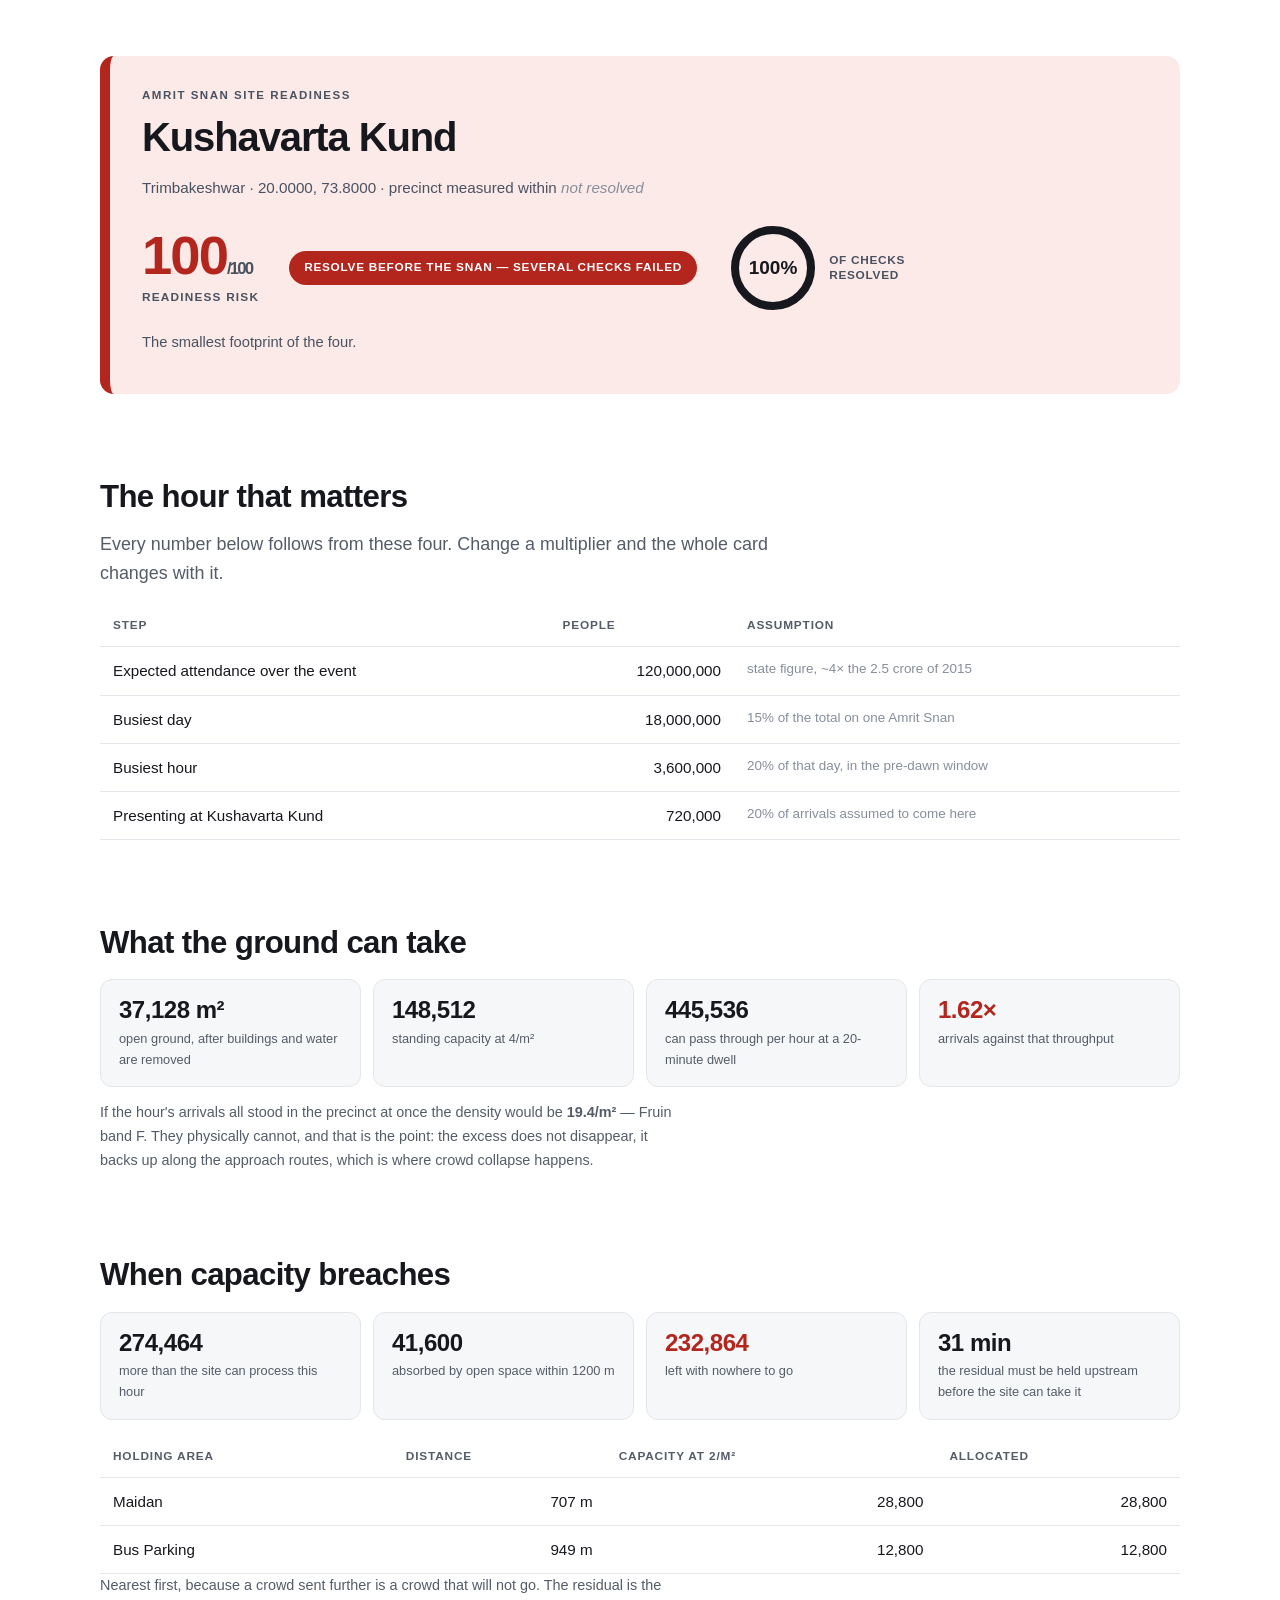
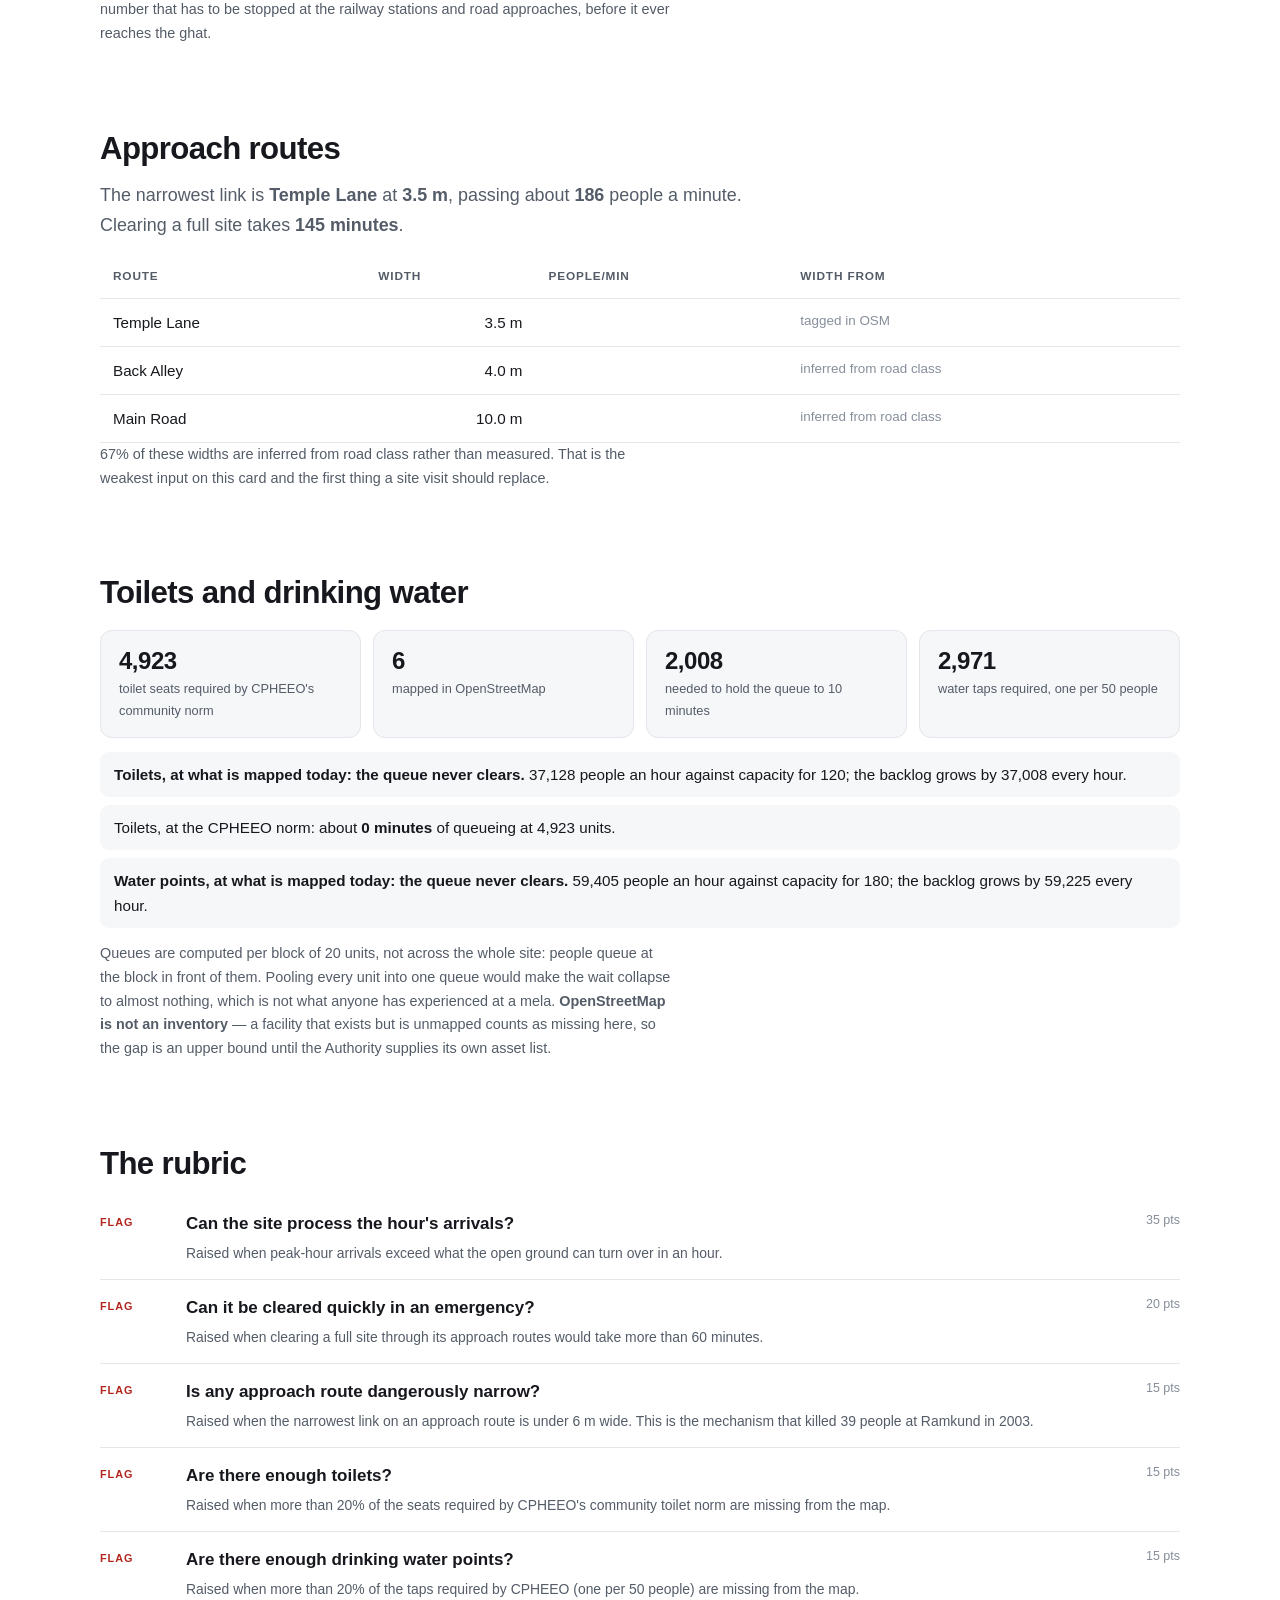
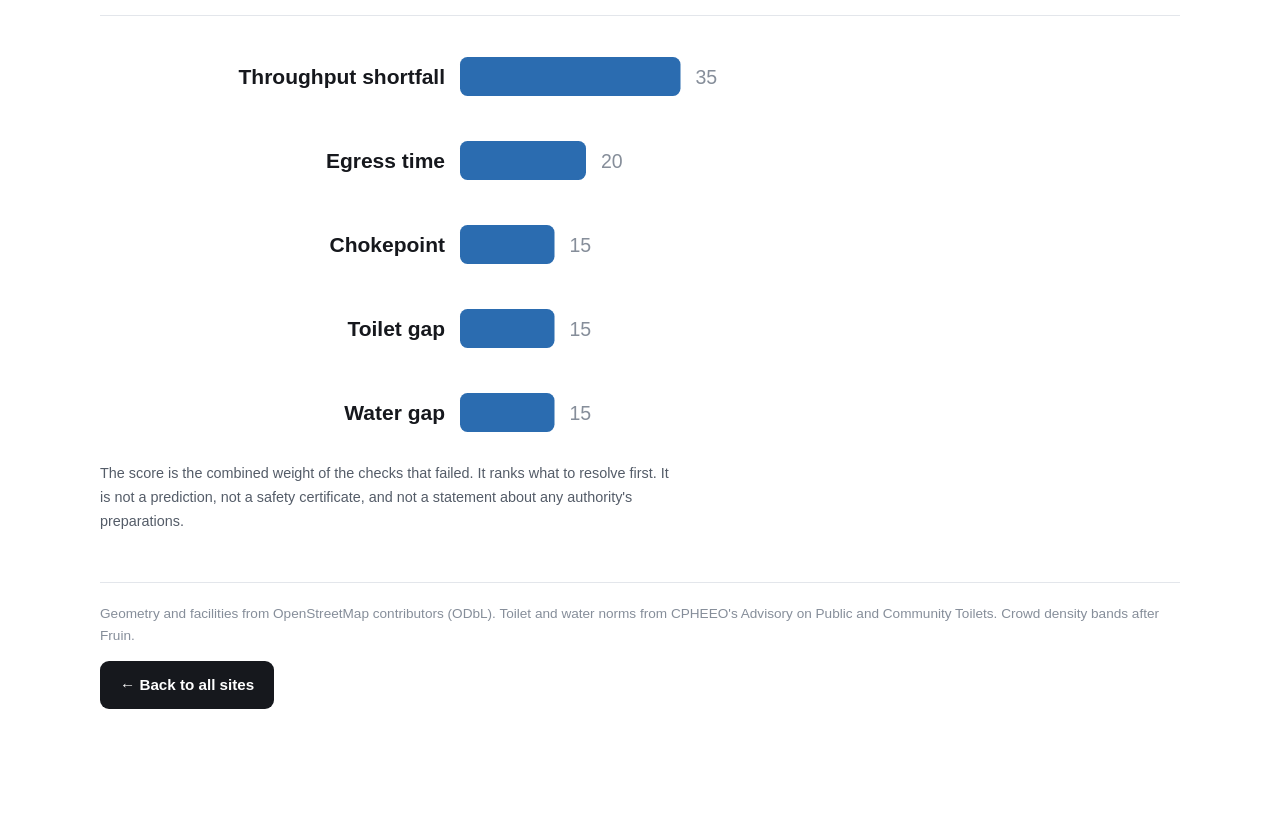
==== docs/cards/kushavarta.html @ 658318ad "Nashik Simhastha Amrit Snan site readiness Crowd capacity, overflow when capacity breaches, and sani" ====
<!doctype html>
<html lang="en"><head><meta charset="utf-8">
<meta name="viewport" content="width=device-width,initial-scale=1">
<title>Kushavarta Kund — Simhastha readiness</title>
<link rel="stylesheet" href="../assets/style.css">
</head><body class="card-page">
<article class="card">
  <header style="border-left:10px solid #b3261e;background:#fbeae8">
    <p class="eyebrow">Amrit Snan site readiness</p>
    <h1>Kushavarta Kund</h1>
    <p class="sub">Trimbakeshwar &middot;
      20.0000, 73.8000 &middot;
      precinct measured within <span class='na'>not resolved</span></p>
    <div class="scorebox">
      <div>
        <div class="score" style="color:#b3261e">100<span>/100</span></div>
        <div class="scorelabel">readiness risk</div>
      </div>
      <div class="light" style="background:#b3261e">resolve before the Snan — several checks failed</div>
      <div class="ringbox"><svg class='ring' viewBox='0 0 92 92' width='92' height='92' role='img' aria-label='100% of checks resolved'><circle cx='46.0' cy='46.0' r='38.0' class='ring-track'/><circle cx='46.0' cy='46.0' r='38.0' class='ring-fill' stroke-dasharray='238.8 0.0' transform='rotate(-90 46.0 46.0)'/><text x='46.0' y='52.0' text-anchor='middle' class='ring-text'>100%</text></svg><span>of checks<br>resolved</span></div>
    </div>
    <p class="sitenote">The smallest footprint of the four.</p>
  </header>

  <section>
    <h2>The hour that matters</h2>
    <p class="lede">Every number below follows from these four. Change a
      multiplier and the whole card changes with it.</p>
    <table class="evidence">
      <thead><tr><th>Step</th><th>People</th><th>Assumption</th></tr></thead>
      <tbody><tr><th scope='row'>Expected attendance over the event</th><td class='num'>120,000,000</td><td class='src'>state figure, ~4&times; the 2.5 crore of 2015</td></tr>
<tr><th scope='row'>Busiest day</th><td class='num'>18,000,000</td><td class='src'>15% of the total on one Amrit Snan</td></tr>
<tr><th scope='row'>Busiest hour</th><td class='num'>3,600,000</td><td class='src'>20% of that day, in the pre-dawn window</td></tr>
<tr><th scope='row'>Presenting at Kushavarta Kund</th><td class='num'>720,000</td><td class='src'>20% of arrivals assumed to come here</td></tr></tbody>
    </table>
  </section>

  <section>
    <h2>What the ground can take</h2>
    <div class="kpis">
      <div class="kpi"><b>37,128 m²</b><span>open ground, after buildings and water are removed</span></div>
      <div class="kpi"><b>148,512</b><span>standing capacity at 4/m²</span></div>
      <div class="kpi"><b>445,536</b><span>can pass through per hour at a 20-minute dwell</span></div>
      <div class="kpi"><b style="color:#b3261e">1.62×</b><span>arrivals against that throughput</span></div>
    </div>
    <p class="note">If the hour's arrivals all stood in the precinct at once the
      density would be <b>19.4/m²</b>
      &mdash; Fruin band F. They physically cannot, and
      that is the point: the excess does not disappear, it backs up along the
      approach routes, which is where crowd collapse happens.</p>
  </section>

  <section>
    <h2>When capacity breaches</h2>
    <div class="kpis">
      <div class="kpi"><b>274,464</b><span>more than the site can process this hour</span></div>
      <div class="kpi"><b>41,600</b><span>absorbed by open space within 1200 m</span></div>
      <div class="kpi"><b style="color:#b3261e">232,864</b><span>left with nowhere to go</span></div>
      <div class="kpi"><b>31 min</b><span>the residual must be held upstream before the site can take it</span></div>
    </div>
    <table class="evidence">
      <thead><tr><th>Holding area</th><th>Distance</th><th>Capacity at 2/m²</th><th>Allocated</th></tr></thead>
      <tbody><tr><td>Maidan</td><td class='num'>707 m</td><td class='num'>28,800</td><td class='num'>28,800</td></tr>
<tr><td>Bus Parking</td><td class='num'>949 m</td><td class='num'>12,800</td><td class='num'>12,800</td></tr></tbody>
    </table>
    <p class="note">Nearest first, because a crowd sent further is a crowd that
      will not go. The residual is the number that has to be stopped at the
      railway stations and road approaches, before it ever reaches the ghat.</p>
  </section>

  <section>
    <h2>Approach routes</h2>
    <p class="lede">The narrowest link is <b>Temple Lane</b>
      at <b>3.5 m</b>, passing about
      <b>186</b> people a minute.
      Clearing a full site takes <b>145 minutes</b>.</p>
    <table class="evidence">
      <thead><tr><th>Route</th><th>Width</th><th>People/min</th><th>Width from</th></tr></thead>
      <tbody><tr><td>Temple Lane</td><td class='num'>3.5 m</td><td class='num'></td><td class='src'>tagged in OSM</td></tr>
<tr><td>Back Alley</td><td class='num'>4.0 m</td><td class='num'></td><td class='src'>inferred from road class</td></tr>
<tr><td>Main Road</td><td class='num'>10.0 m</td><td class='num'></td><td class='src'>inferred from road class</td></tr></tbody>
    </table>
    <p class="note">67% of these
      widths are inferred from road class rather than measured. That is the
      weakest input on this card and the first thing a site visit should replace.</p>
  </section>

  <section>
    <h2>Toilets and drinking water</h2>
    <div class="kpis">
      <div class="kpi"><b>4,923</b><span>toilet seats required by CPHEEO's community norm</span></div>
      <div class="kpi"><b>6</b><span>mapped in OpenStreetMap</span></div>
      <div class="kpi"><b>2,008</b><span>needed to hold the queue to 10 minutes</span></div>
      <div class="kpi"><b>2,971</b><span>water taps required, one per 50 people</span></div>
    </div>
    <ul class="queues">
      <li><b>Toilets, at what is mapped today: the queue never clears.</b> 37,128 people an hour against capacity for 120; the backlog grows by 37,008 every hour.</li>
      <li>Toilets, at the CPHEEO norm: about <b>0 minutes</b> of queueing at 4,923 units.</li>
      <li><b>Water points, at what is mapped today: the queue never clears.</b> 59,405 people an hour against capacity for 180; the backlog grows by 59,225 every hour.</li>
    </ul>
    <p class="note">Queues are computed per block of
      20 units, not across the whole site: people queue at
      the block in front of them. Pooling every unit into one queue would make
      the wait collapse to almost nothing, which is not what anyone has
      experienced at a mela. <b>OpenStreetMap is not an inventory</b> &mdash; a
      facility that exists but is unmapped counts as missing here, so the gap
      is an upper bound until the Authority supplies its own asset list.</p>
  </section>

  <section>
    <h2>The rubric</h2>
    <ul class="flags"><li class='fired'><span class='mark'>FLAG</span><span class='flabel'>Can the site process the hour&#x27;s arrivals?</span><span class='weight'>35 pts</span><span class='rule'>Raised when peak-hour arrivals exceed what the open ground can turn over in an hour.</span></li>
<li class='fired'><span class='mark'>FLAG</span><span class='flabel'>Can it be cleared quickly in an emergency?</span><span class='weight'>20 pts</span><span class='rule'>Raised when clearing a full site through its approach routes would take more than 60 minutes.</span></li>
<li class='fired'><span class='mark'>FLAG</span><span class='flabel'>Is any approach route dangerously narrow?</span><span class='weight'>15 pts</span><span class='rule'>Raised when the narrowest link on an approach route is under 6 m wide. This is the mechanism that killed 39 people at Ramkund in 2003.</span></li>
<li class='fired'><span class='mark'>FLAG</span><span class='flabel'>Are there enough toilets?</span><span class='weight'>15 pts</span><span class='rule'>Raised when more than 20% of the seats required by CPHEEO's community toilet norm are missing from the map.</span></li>
<li class='fired'><span class='mark'>FLAG</span><span class='flabel'>Are there enough drinking water points?</span><span class='weight'>15 pts</span><span class='rule'>Raised when more than 20% of the taps required by CPHEEO (one per 50 people) are missing from the map.</span></li></ul>
    <svg class='chart' viewBox='0 0 720 280' preserveAspectRatio='xMidYMid meet' role='img' aria-label='weights making up the risk score'><rect class='wbar on' x='240' y='10' width='147.0' height='26' rx='5'/><text class='wlabel' x='230' y='28.0' text-anchor='end'>Throughput shortfall</text><text class='wval' x='397.0' y='28.0'>35</text><rect class='wbar on' x='240' y='66' width='84.0' height='26' rx='5'/><text class='wlabel' x='230' y='84.0' text-anchor='end'>Egress time</text><text class='wval' x='334.0' y='84.0'>20</text><rect class='wbar on' x='240' y='122' width='63.0' height='26' rx='5'/><text class='wlabel' x='230' y='140.0' text-anchor='end'>Chokepoint</text><text class='wval' x='313.0' y='140.0'>15</text><rect class='wbar on' x='240' y='178' width='63.0' height='26' rx='5'/><text class='wlabel' x='230' y='196.0' text-anchor='end'>Toilet gap</text><text class='wval' x='313.0' y='196.0'>15</text><rect class='wbar on' x='240' y='234' width='63.0' height='26' rx='5'/><text class='wlabel' x='230' y='252.0' text-anchor='end'>Water gap</text><text class='wval' x='313.0' y='252.0'>15</text></svg>
    <p class="note">The score is the combined weight of the checks that failed.
      It ranks what to resolve first. It is not a prediction, not a safety
      certificate, and not a statement about any authority's preparations.</p>
    
  </section>

  <footer>
    <p>Geometry and facilities from OpenStreetMap contributors (ODbL).
      Toilet and water norms from CPHEEO's Advisory on Public and Community
      Toilets. Crowd density bands after Fruin.</p>
    <p><a class="btn" href="../index.html">&larr; Back to all sites</a></p>
  </footer>
</article>
</body></html>
---- docs/assets/style.css ----
:root {
  --ink: #16181d;
  --muted: #545c68;
  --faint: #868e9a;
  --line: #e3e6eb;
  --bg: #ffffff;
  --panel: #f6f7f9;
  --panel2: #eef1f5;
  --accent: #1f5fa8;
  --series-1: #2b6cb0;
  --series-2: #1a7f44;
  --shadow: 0 1px 2px rgba(16,24,40,.06), 0 8px 24px rgba(16,24,40,.06);
}

@media (prefers-color-scheme: dark) {
  :root:not([data-theme="light"]) {
    --ink: #e9ecf1; --muted: #a7afba; --faint: #79818d;
    --line: #2a2f38; --bg: #0f1115; --panel: #181b21; --panel2: #1f242c;
    --accent: #7eb0e8; --series-1: #6ba7e0; --series-2: #58b97f;
    --shadow: 0 1px 2px rgba(0,0,0,.4), 0 8px 24px rgba(0,0,0,.35);
  }
}
:root[data-theme="dark"] {
  --ink: #e9ecf1; --muted: #a7afba; --faint: #79818d;
  --line: #2a2f38; --bg: #0f1115; --panel: #181b21; --panel2: #1f242c;
  --accent: #7eb0e8; --series-1: #6ba7e0; --series-2: #58b97f;
}

* { box-sizing: border-box; }

body {
  margin: 0;
  overflow-x: hidden;
  background: var(--bg);
  color: var(--ink);
  font: 17px/1.65 -apple-system, BlinkMacSystemFont, "Segoe UI", Roboto, Helvetica, Arial, sans-serif;
  -webkit-font-smoothing: antialiased;
  text-rendering: optimizeLegibility;
}

main.site, .card { max-width: 1120px; margin: 0 auto; padding: 56px 20px 110px; }
img, svg, table { max-width: 100%; }

h1 { font-size: clamp(2rem, 4.4vw, 3.1rem); line-height: 1.1; margin: 0 0 16px; letter-spacing: -0.028em; font-weight: 700; }
h2 { font-size: clamp(1.4rem, 2.6vw, 1.95rem); line-height: 1.2; margin: 0 0 14px; letter-spacing: -0.02em; font-weight: 650; }
h3 { font-size: 1.1rem; margin: 0 0 10px; font-weight: 650; }
p { margin: 0 0 14px; }
a { color: var(--accent); text-underline-offset: 2px; }

section { margin-top: 84px; }

.eyebrow {
  text-transform: uppercase; letter-spacing: 0.13em;
  font-size: 0.72rem; font-weight: 750; color: var(--accent); margin: 0 0 10px;
}
.lede { font-size: 1.12rem; color: var(--muted); max-width: 70ch; }
.note { font-size: 0.9rem; color: var(--muted); max-width: 72ch; }
.na { color: var(--faint); font-style: italic; }

.btn {
  display: inline-block; background: var(--ink); color: var(--bg);
  padding: 11px 20px; border-radius: 9px; text-decoration: none;
  font-weight: 600; font-size: 0.95rem;
}
.btn:hover { opacity: .88; }

/* reveal on scroll */
.reveal { opacity: 0; transform: translateY(14px); transition: opacity .6s ease, transform .6s ease; }
.reveal.in { opacity: 1; transform: none; }
@media (prefers-reduced-motion: reduce) { .reveal { opacity: 1; transform: none; transition: none; } }

/* --- hero + stats --- */

.hero { border-bottom: 1px solid var(--line); padding-bottom: 36px; }
.hero h1 { max-width: 20ch; }

.stats {
  display: grid; grid-template-columns: repeat(auto-fit, minmax(128px, 1fr));
  gap: 12px; margin-top: 34px;
}
.stat { background: var(--panel); border: 1px solid var(--line); border-radius: 12px; padding: 16px 18px; }
.stat b { display: block; font-size: 1.65rem; line-height: 1.15; font-variant-numeric: tabular-nums; letter-spacing: -0.02em; }
.stat span { font-size: 0.78rem; color: var(--muted); }

/* --- flowchart --- */

.flowwrap {
  max-width: 100%;
  background: var(--panel); border: 1px solid var(--line); border-radius: 16px;
  padding: 20px; margin: 26px 0 30px; overflow-x: auto;
}
svg.flow { width: 100%; min-width: 900px; height: auto; display: block; }

.fnode rect { fill: var(--bg); stroke: var(--line); stroke-width: 1.5; filter: drop-shadow(0 2px 6px rgba(16,24,40,.07)); }
.fnum { font: 750 13px/1 inherit; fill: var(--accent); letter-spacing: .1em; }
.ftitle { font: 650 17px/1 inherit; fill: var(--ink); }
.fbody { font: 400 12.5px/1.35 -apple-system, BlinkMacSystemFont, "Segoe UI", Roboto, sans-serif; color: var(--muted); }

.fpill rect { fill: var(--bg); stroke: var(--line); stroke-width: 1.5; }
.fpill-name { font: 650 13.5px/1 inherit; fill: var(--ink); }
.fpill-what { font: 400 12px/1 inherit; fill: var(--muted); }

.fedge { fill: none; stroke: var(--line); stroke-width: 2; }
.fedge.strong { stroke: var(--accent); stroke-width: 2.5; }

.fstage { font: 650 13px/1 inherit; fill: var(--muted); }
.ftag rect { fill: var(--series-2); }
.ftag text { font: 700 14px/1 inherit; fill: #fff; }

table.feeds td.src { color: var(--faint); font-size: 0.85rem; white-space: nowrap; }

/* --- versus --- */

.vgrid { display: grid; grid-template-columns: 1fr 1fr; gap: 18px; margin-top: 22px; }
.vcol { border: 1px solid var(--line); border-radius: 14px; padding: 24px; }
.vcol.old { background: var(--panel); }
.vcol.new { background: var(--panel2); border-color: var(--accent); }
.vbig { font-size: 2.3rem; font-weight: 750; letter-spacing: -0.03em; margin: 2px 0 12px; }
.vcol.new .vbig { color: var(--series-2); }
.vcol ul { margin: 0; padding-left: 20px; color: var(--muted); font-size: 0.95rem; }
.vcol li { margin-bottom: 7px; }

/* --- worked example --- */

.worked-grid { display: grid; grid-template-columns: 1.05fr 1fr; gap: 34px; align-items: start; margin-top: 24px; }
.worked-text p { max-width: 58ch; }

.verdict {
  display: flex; align-items: baseline; gap: 10px; flex-wrap: wrap;
  border-left: 6px solid; padding: 12px 18px; background: var(--panel);
  border-radius: 0 12px 12px 0; margin-bottom: 20px;
}
.vscore { font-size: 2.6rem; font-weight: 780; letter-spacing: -0.03em; line-height: 1; }
.vof { font-size: .95rem; color: var(--muted); }
.vband { font-size: .85rem; font-weight: 650; text-transform: uppercase; letter-spacing: .07em; color: var(--muted); width: 100%; }

.chartbox { margin-top: 22px; }
svg.chart { width: 100%; height: auto; display: block; }
.chart .grid { stroke: var(--line); stroke-width: 1; }
.chart .tick { font: 400 12px/1 -apple-system, BlinkMacSystemFont, "Segoe UI", Roboto, sans-serif; fill: var(--faint); }
.chart .callout { stroke: var(--faint); stroke-width: 1; stroke-dasharray: 3 3; }
.chart .callout-text { font: 600 12.5px/1 -apple-system, BlinkMacSystemFont, "Segoe UI", Roboto, sans-serif; fill: var(--ink); }
.chart .wbar { fill: var(--line); }
.chart .wbar.on { fill: var(--series-1); }
.chart .wlabel { font: 600 14px/1 -apple-system, BlinkMacSystemFont, "Segoe UI", Roboto, sans-serif; fill: var(--ink); }
.chart .wval { font: 400 13px/1 -apple-system, BlinkMacSystemFont, "Segoe UI", Roboto, sans-serif; fill: var(--faint); }

.slabel { font-size: 0.86rem; font-weight: 600; color: var(--muted); margin: 14px 0 4px; }

/* compare slider */
.compare { margin: 0; }
.cmp-wrap { position: relative; border-radius: 12px; overflow: hidden; border: 1px solid var(--line); line-height: 0; }
.cmp-base { width: 100%; display: block; }
.cmp-over {
  position: absolute; top: 0; left: 0; width: 100%; height: 100%;
  object-fit: cover; clip-path: inset(0 50% 0 0);
}
.cmp-line {
  position: absolute; top: 0; bottom: 0; left: 50%; width: 2px;
  background: #fff; box-shadow: 0 0 0 1px rgba(0,0,0,.25); pointer-events: none;
}
.cmp-wrap input[type=range] {
  position: absolute; bottom: 14px; left: 8%; width: 84%; margin: 0; cursor: ew-resize;
}
.cmp-tag {
  position: absolute; top: 10px; font-size: .72rem; font-weight: 700; letter-spacing: .08em;
  text-transform: uppercase; background: rgba(0,0,0,.6); color: #fff; padding: 4px 9px; border-radius: 999px;
}
.cmp-tag.left { left: 10px; } .cmp-tag.right { right: 10px; }
.compare img.single { width: 100%; border-radius: 12px; border: 1px solid var(--line); display: block; }
.compare figcaption { font-size: .85rem; color: var(--faint); margin-top: 8px; }
.nothumb {
  background: var(--panel); border: 1px dashed var(--line); border-radius: 12px;
  padding: 60px 16px; text-align: center; color: var(--faint); font-size: .9rem;
}

/* --- tables --- */

table { border-collapse: collapse; width: 100%; font-size: 0.95rem; margin-top: 16px; }
th, td { text-align: left; padding: 11px 13px; border-bottom: 1px solid var(--line); vertical-align: top; }
thead th { font-size: 0.74rem; text-transform: uppercase; letter-spacing: 0.07em; color: var(--muted); font-weight: 700; }
tbody tr:hover { background: var(--panel); }

.pill {
  display: inline-block; min-width: 40px; text-align: center; color: #fff;
  font-weight: 700; border-radius: 999px; padding: 3px 11px; font-size: .88rem;
}
.bands { margin: 18px 0 10px; font-size: .92rem; color: var(--muted); display: flex; gap: 8px; align-items: center; flex-wrap: wrap; }
.bands .pill { margin-left: 10px; }
.bands .pill:first-child { margin-left: 0; }

.gapnote {
  margin-top: 26px; background: var(--panel); border: 1px solid var(--line);
  border-left: 5px solid var(--accent); border-radius: 0 12px 12px 0; padding: 20px 24px;
}
.gapnote h3 { margin-top: 0; }

/* --- limitations --- */

.limits { background: var(--panel); border-radius: 18px; padding: 44px 40px; }
ol.limitlist { counter-reset: lim; list-style: none; padding: 0; margin: 24px 0 18px; max-width: 78ch; }
ol.limitlist li {
  counter-increment: lim; position: relative; padding-left: 52px; margin-bottom: 18px; color: var(--muted);
}
ol.limitlist li::before {
  content: counter(lim); position: absolute; left: 0; top: 0;
  width: 34px; height: 34px; border-radius: 50%; background: var(--bg);
  border: 1px solid var(--line); color: var(--ink);
  display: flex; align-items: center; justify-content: center; font-weight: 700; font-size: .92rem;
}
ol.limitlist b { color: var(--ink); }

.sitefoot { margin-top: 72px; padding-top: 22px; border-top: 1px solid var(--line); font-size: 0.84rem; color: var(--faint); }

/* --- card --- */

.card header { border-radius: 14px; padding: 30px 32px 26px; margin-bottom: 10px; color: #16181d; }
.card header .eyebrow { color: #4a5160; }
.card header h1 { color: #16181d; font-size: clamp(1.7rem, 3.4vw, 2.5rem); }
.card header .sub { font-size: 0.95rem; color: #4a5160; }

.scorebox { display: flex; align-items: center; gap: 30px; margin-top: 22px; flex-wrap: wrap; }
.score { font-size: 3.4rem; font-weight: 780; line-height: 1; letter-spacing: -0.035em; }
.score span { font-size: 1.05rem; font-weight: 600; color: #4a5160; }
.scorelabel { font-size: .74rem; text-transform: uppercase; letter-spacing: .1em; color: #4a5160; font-weight: 700; margin-top: 4px; }
.light { color: #fff; font-weight: 700; letter-spacing: 0.06em; font-size: 0.74rem; text-transform: uppercase; padding: 7px 15px; border-radius: 999px; }
.scorebox .meta { font-size: 0.85rem; color: #4a5160; }

.ringbox { display: flex; align-items: center; gap: 10px; }
.ringbox span { font-size: .74rem; color: #4a5160; line-height: 1.25; text-transform: uppercase; letter-spacing: .06em; font-weight: 650; }
svg.ring .ring-track { fill: none; stroke: rgba(0,0,0,.12); stroke-width: 8; }
svg.ring .ring-fill { fill: none; stroke: #16181d; stroke-width: 8; stroke-linecap: round; }
svg.ring .ring-text { font: 700 19px/1 -apple-system, BlinkMacSystemFont, "Segoe UI", Roboto, sans-serif; fill: #16181d; }

.imagery { display: grid; grid-template-columns: minmax(230px, .8fr) minmax(300px, 1.2fr); gap: 30px; align-items: start; }
.imagery h2 { grid-column: 1 / -1; }
.thumb img { width: 100%; border-radius: 12px; border: 1px solid var(--line); display: block; }

.evidence td.src { color: var(--faint); font-size: 0.84rem; }
.evidence th[scope="row"] { font-weight: 500; }

.caveat {
  background: var(--panel); border-left: 4px solid var(--accent);
  padding: 14px 18px; border-radius: 0 10px 10px 0; font-size: 0.93rem; color: var(--muted); margin-top: 18px;
}

ul.flags { list-style: none; padding: 0; margin: 0 0 26px; }
ul.flags li { display: grid; grid-template-columns: 70px 1fr auto; gap: 4px 16px; padding: 14px 0; border-bottom: 1px solid var(--line); }
ul.flags .mark { font-size: 0.68rem; font-weight: 800; letter-spacing: 0.09em; padding-top: 4px; }
ul.flags li.fired .mark { color: #b3261e; }
ul.flags li.clear .mark { color: var(--faint); }
ul.flags .flabel { font-weight: 650; }
ul.flags .weight { font-size: 0.78rem; color: var(--faint); white-space: nowrap; }
ul.flags .rule { grid-column: 2 / -1; font-size: 0.87rem; color: var(--muted); }

.errors { margin-top: 18px; font-size: 0.86rem; color: var(--muted); }
.card footer { margin-top: 48px; padding-top: 20px; border-top: 1px solid var(--line); font-size: 0.85rem; color: var(--faint); }

/* --- responsive --- */

@media (max-width: 860px) {
  .worked-grid, .imagery, .vgrid { grid-template-columns: 1fr; }
  .limits { padding: 30px 22px; }
}
@media (max-width: 620px) {
  body { font-size: 16px; }
  main.site, .card { padding: 36px 16px 80px; }
  section { margin-top: 60px; }
  ul.flags li { grid-template-columns: 62px 1fr; }
  ul.flags .weight { grid-column: 2; }
  table { font-size: 0.88rem; }
  th, td { padding: 9px 8px; }
  .evidence td.src, table.feeds td.src { display: none; }
  .scorebox { gap: 18px; }
}

/* --- Simhastha additions --- */
.kpis { display: grid; grid-template-columns: repeat(auto-fit, minmax(190px, 1fr)); gap: 12px; margin: 18px 0 14px; }
.kpi { background: var(--panel); border: 1px solid var(--line); border-radius: 12px; padding: 16px 18px; }
.kpi b { display: block; font-size: 1.5rem; line-height: 1.15; letter-spacing: -0.02em; font-variant-numeric: tabular-nums; }
.kpi span { font-size: 0.8rem; color: var(--muted); display: block; margin-top: 4px; }
td.num, th.num { text-align: right; font-variant-numeric: tabular-nums; white-space: nowrap; }
.sub2 { font-size: 0.78rem; color: var(--faint); }
.sitenote { font-size: 0.92rem; color: #4a5160; margin-top: 16px; max-width: 70ch; }
ul.queues { list-style: none; padding: 0; margin: 6px 0 14px; }
ul.queues li { padding: 10px 14px; background: var(--panel); border-radius: 9px; margin-bottom: 8px; font-size: 0.95rem; }
.casc-big { font: 700 26px/1 -apple-system, BlinkMacSystemFont, "Segoe UI", Roboto, sans-serif; }
.casc-small { font: 400 12.5px/1.3 -apple-system, BlinkMacSystemFont, "Segoe UI", Roboto, sans-serif; color: var(--muted); }
.casc-arrow { stroke: var(--line); stroke-width: 2; fill: none; }
.casc-head { stroke: var(--faint); stroke-width: 2; fill: none; }

@media (max-width: 760px) {
  /* wide tables scroll inside themselves rather than widening the page */
  table.portfolio, table.evidence {
    display: block; overflow-x: auto; -webkit-overflow-scrolling: touch;
    max-width: 100%;
  }
  .kpis { grid-template-columns: repeat(auto-fit, minmax(150px, 1fr)); }
}
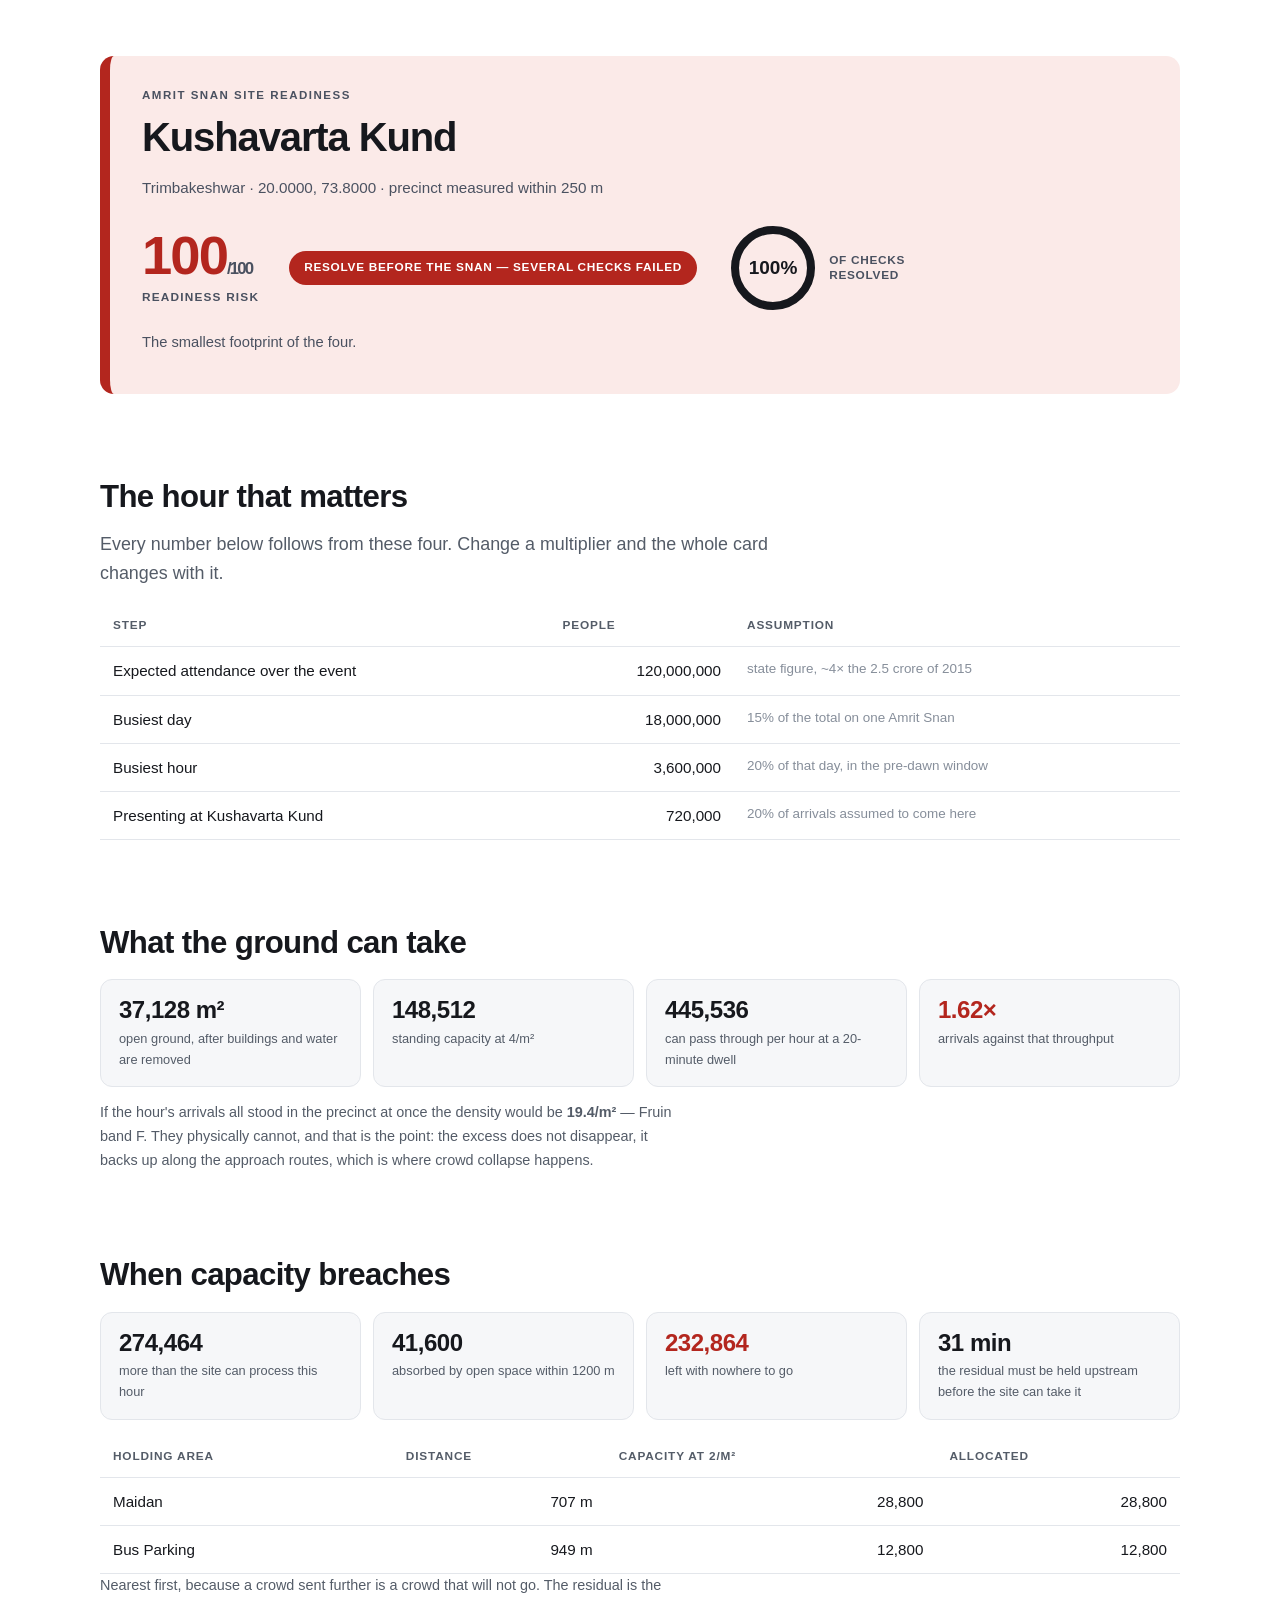
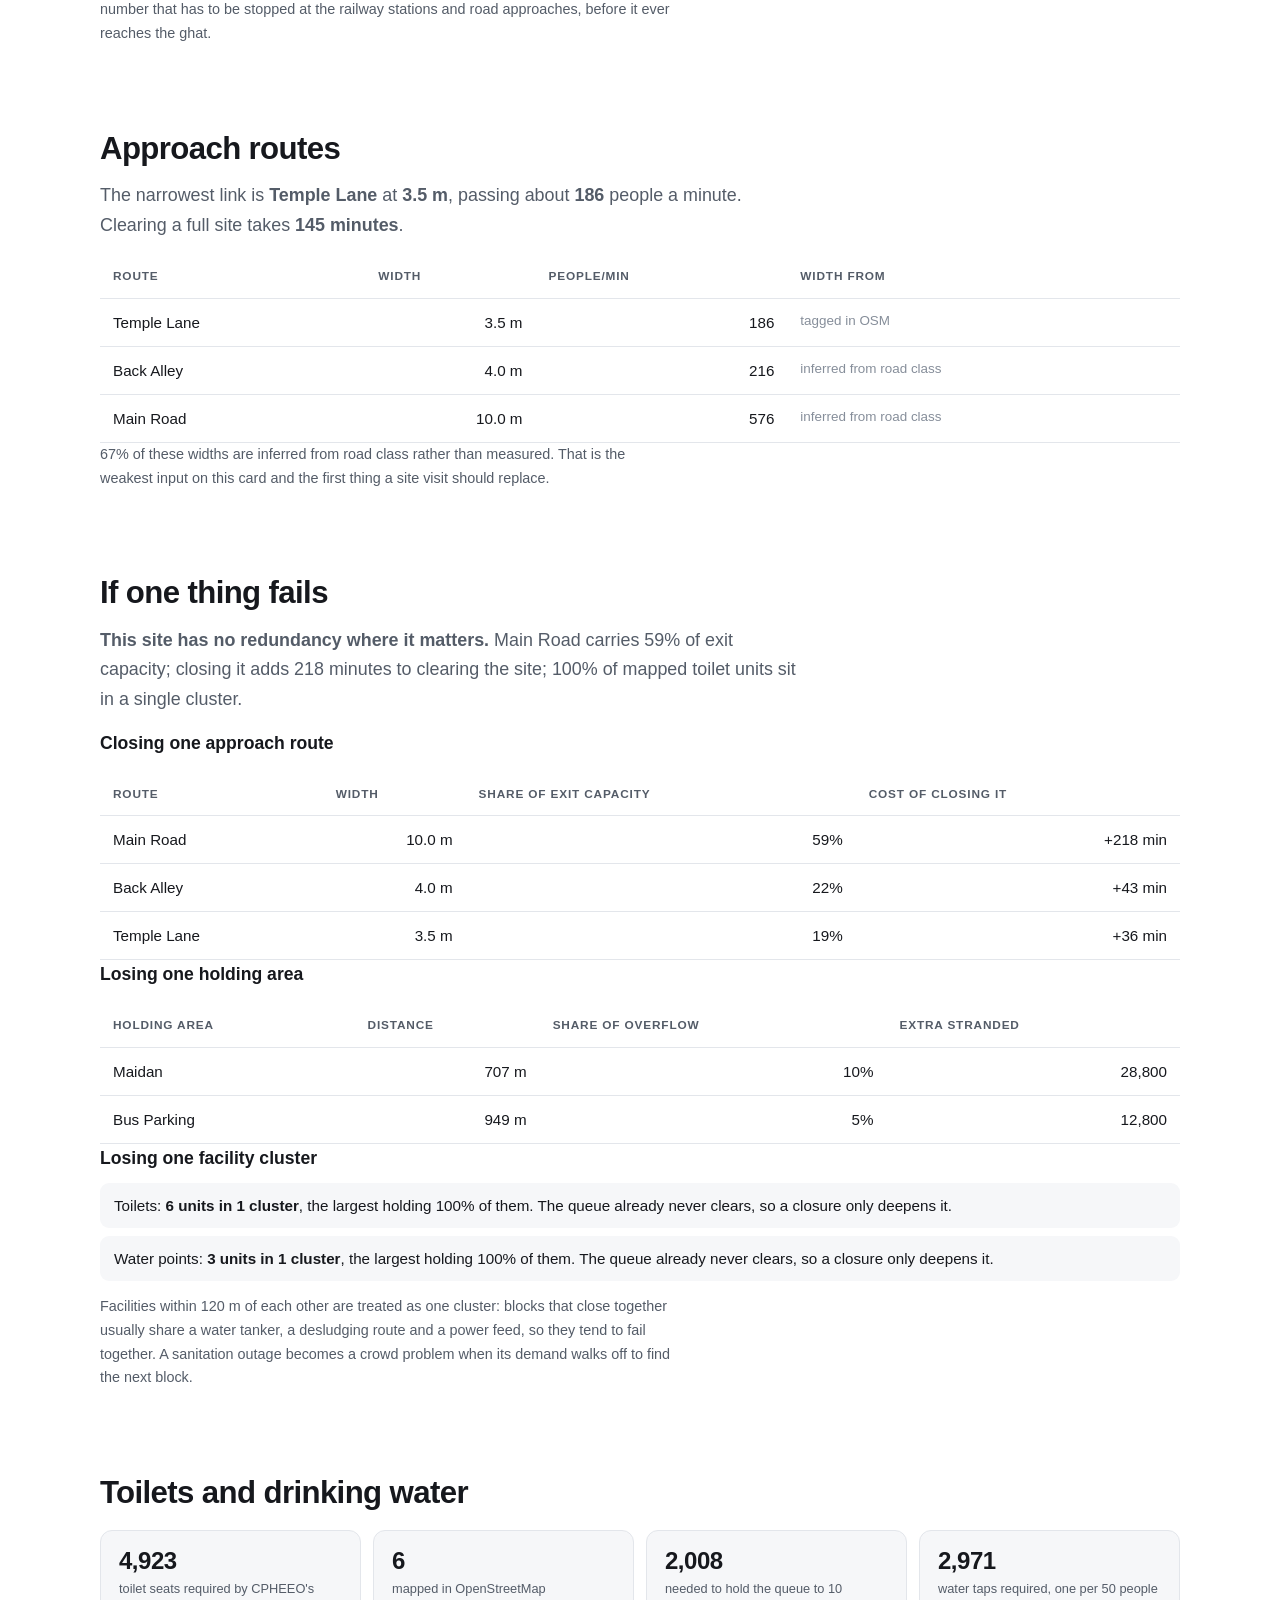
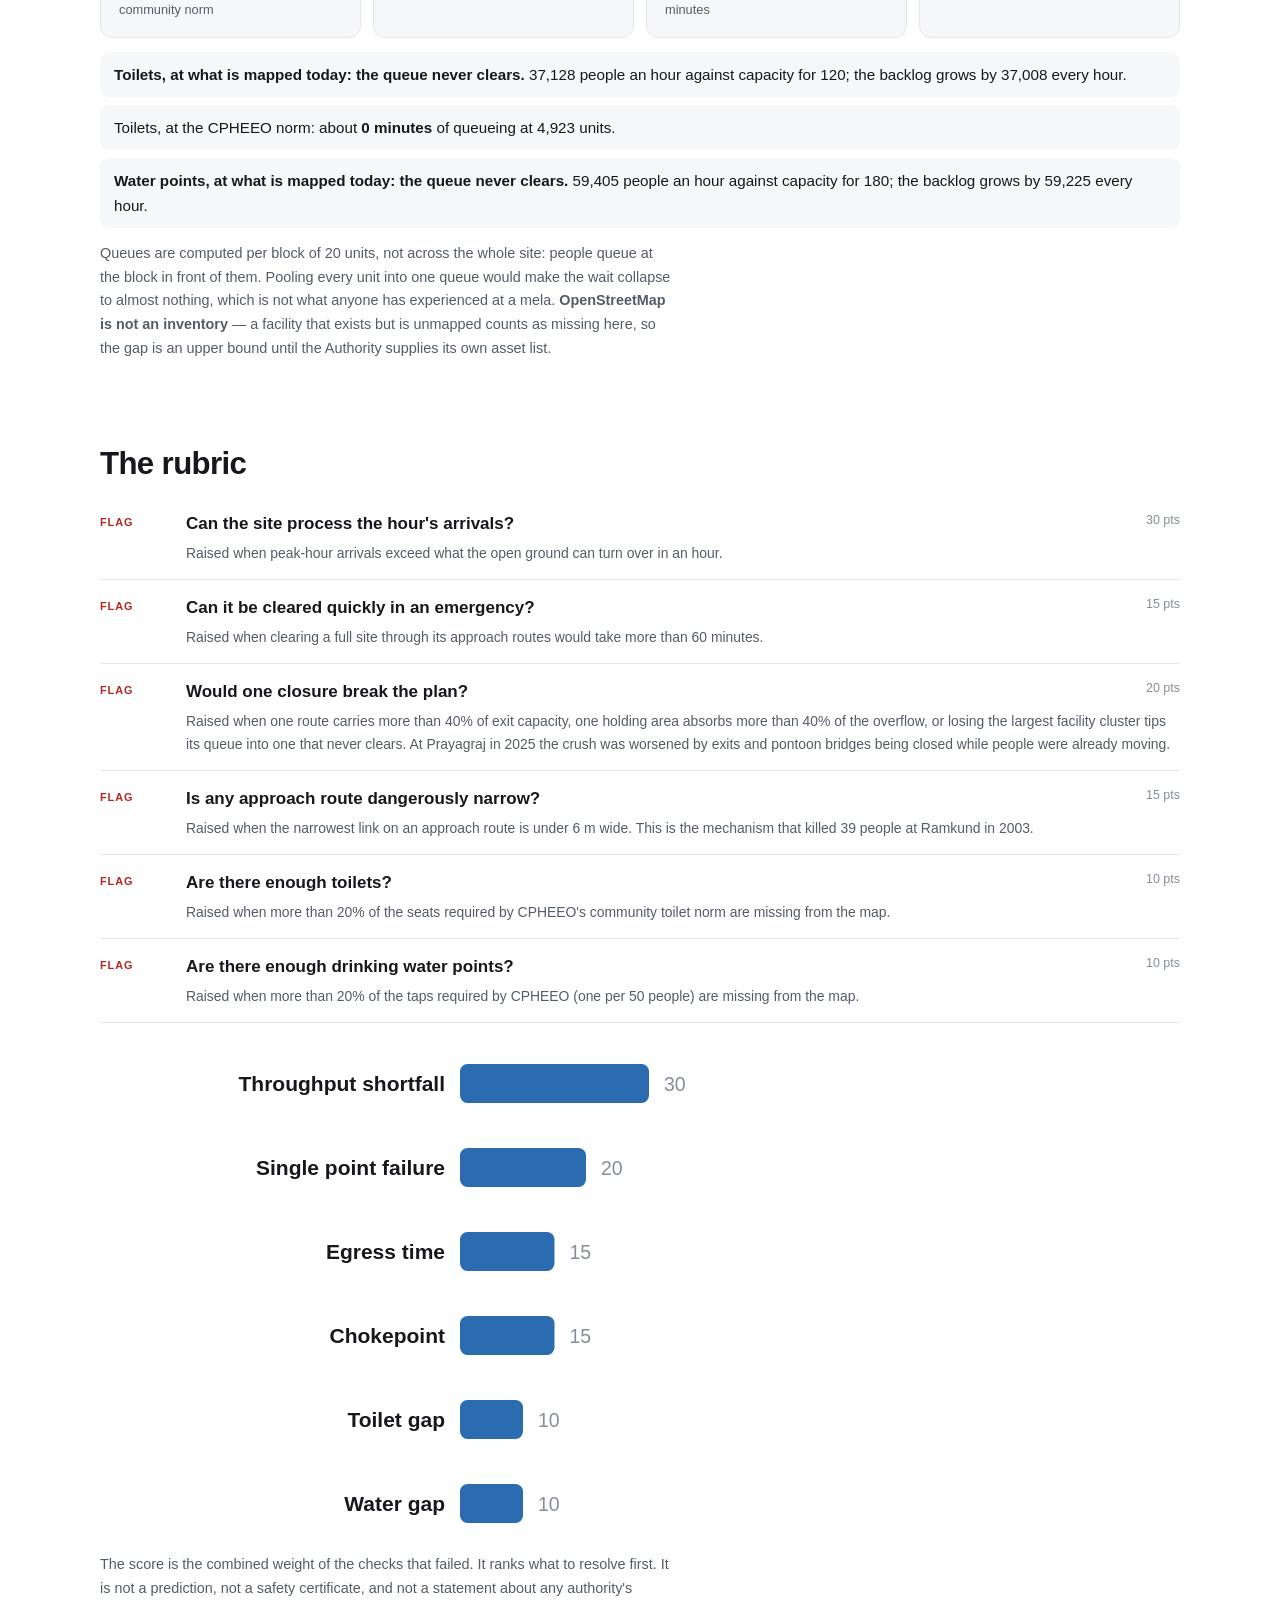
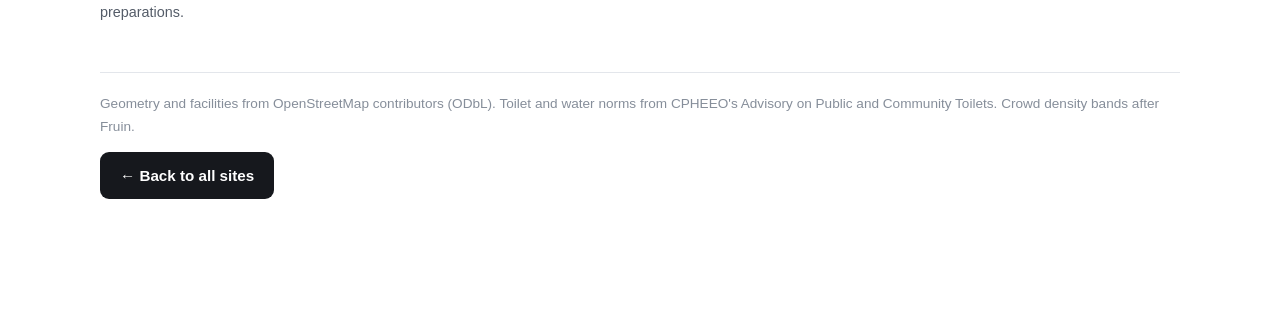
==== commit 77277ee7: "Flag facilities whose failure would break crowd management A site can pass every capacity check and " ====
--- a/docs/cards/kushavarta.html
+++ b/docs/cards/kushavarta.html
@@ -10,7 +10,7 @@
     <h1>Kushavarta Kund</h1>
     <p class="sub">Trimbakeshwar &middot;
       20.0000, 73.8000 &middot;
-      precinct measured within <span class='na'>not resolved</span></p>
+      precinct measured within 250 m</p>
     <div class="scorebox">
       <div>
         <div class="score" style="color:#b3261e">100<span>/100</span></div>
@@ -76,13 +76,41 @@
       Clearing a full site takes <b>145 minutes</b>.</p>
     <table class="evidence">
       <thead><tr><th>Route</th><th>Width</th><th>People/min</th><th>Width from</th></tr></thead>
-      <tbody><tr><td>Temple Lane</td><td class='num'>3.5 m</td><td class='num'></td><td class='src'>tagged in OSM</td></tr>
-<tr><td>Back Alley</td><td class='num'>4.0 m</td><td class='num'></td><td class='src'>inferred from road class</td></tr>
-<tr><td>Main Road</td><td class='num'>10.0 m</td><td class='num'></td><td class='src'>inferred from road class</td></tr></tbody>
+      <tbody><tr><td>Temple Lane</td><td class='num'>3.5 m</td><td class='num'>186</td><td class='src'>tagged in OSM</td></tr>
+<tr><td>Back Alley</td><td class='num'>4.0 m</td><td class='num'>216</td><td class='src'>inferred from road class</td></tr>
+<tr><td>Main Road</td><td class='num'>10.0 m</td><td class='num'>576</td><td class='src'>inferred from road class</td></tr></tbody>
     </table>
     <p class="note">67% of these
       widths are inferred from road class rather than measured. That is the
       weakest input on this card and the first thing a site visit should replace.</p>
+  </section>
+
+  <section>
+    <h2>If one thing fails</h2>
+    <p class="lede"><b>This site has no redundancy where it matters.</b> Main Road carries 59% of exit capacity; closing it adds 218 minutes to clearing the site; 100% of mapped toilet units sit in a single cluster.</p>
+    <h3>Closing one approach route</h3>
+    <table class="evidence">
+      <thead><tr><th>Route</th><th>Width</th><th>Share of exit capacity</th><th>Cost of closing it</th></tr></thead>
+      <tbody><tr><td>Main Road</td><td class='num'>10.0 m</td><td class='num'>59%</td><td class='num'>+218 min</td></tr>
+<tr><td>Back Alley</td><td class='num'>4.0 m</td><td class='num'>22%</td><td class='num'>+43 min</td></tr>
+<tr><td>Temple Lane</td><td class='num'>3.5 m</td><td class='num'>19%</td><td class='num'>+36 min</td></tr></tbody>
+    </table>
+    <h3>Losing one holding area</h3>
+    <table class="evidence">
+      <thead><tr><th>Holding area</th><th>Distance</th><th>Share of overflow</th><th>Extra stranded</th></tr></thead>
+      <tbody><tr><td>Maidan</td><td class='num'>707 m</td><td class='num'>10%</td><td class='num'>28,800</td></tr>
+<tr><td>Bus Parking</td><td class='num'>949 m</td><td class='num'>5%</td><td class='num'>12,800</td></tr></tbody>
+    </table>
+    <h3>Losing one facility cluster</h3>
+    <ul class="queues">
+      <li>Toilets: <b>6 units in 1 cluster</b>, the largest holding 100% of them. The queue already never clears, so a closure only deepens it.</li>
+      <li>Water points: <b>3 units in 1 cluster</b>, the largest holding 100% of them. The queue already never clears, so a closure only deepens it.</li>
+    </ul>
+    <p class="note">Facilities within 120 m of each other are
+      treated as one cluster: blocks that close together usually share a water
+      tanker, a desludging route and a power feed, so they tend to fail
+      together. A sanitation outage becomes a crowd problem when its demand
+      walks off to find the next block.</p>
   </section>
 
   <section>
@@ -109,12 +137,13 @@
 
   <section>
     <h2>The rubric</h2>
-    <ul class="flags"><li class='fired'><span class='mark'>FLAG</span><span class='flabel'>Can the site process the hour&#x27;s arrivals?</span><span class='weight'>35 pts</span><span class='rule'>Raised when peak-hour arrivals exceed what the open ground can turn over in an hour.</span></li>
-<li class='fired'><span class='mark'>FLAG</span><span class='flabel'>Can it be cleared quickly in an emergency?</span><span class='weight'>20 pts</span><span class='rule'>Raised when clearing a full site through its approach routes would take more than 60 minutes.</span></li>
+    <ul class="flags"><li class='fired'><span class='mark'>FLAG</span><span class='flabel'>Can the site process the hour&#x27;s arrivals?</span><span class='weight'>30 pts</span><span class='rule'>Raised when peak-hour arrivals exceed what the open ground can turn over in an hour.</span></li>
+<li class='fired'><span class='mark'>FLAG</span><span class='flabel'>Can it be cleared quickly in an emergency?</span><span class='weight'>15 pts</span><span class='rule'>Raised when clearing a full site through its approach routes would take more than 60 minutes.</span></li>
+<li class='fired'><span class='mark'>FLAG</span><span class='flabel'>Would one closure break the plan?</span><span class='weight'>20 pts</span><span class='rule'>Raised when one route carries more than 40% of exit capacity, one holding area absorbs more than 40% of the overflow, or losing the largest facility cluster tips its queue into one that never clears. At Prayagraj in 2025 the crush was worsened by exits and pontoon bridges being closed while people were already moving.</span></li>
 <li class='fired'><span class='mark'>FLAG</span><span class='flabel'>Is any approach route dangerously narrow?</span><span class='weight'>15 pts</span><span class='rule'>Raised when the narrowest link on an approach route is under 6 m wide. This is the mechanism that killed 39 people at Ramkund in 2003.</span></li>
-<li class='fired'><span class='mark'>FLAG</span><span class='flabel'>Are there enough toilets?</span><span class='weight'>15 pts</span><span class='rule'>Raised when more than 20% of the seats required by CPHEEO's community toilet norm are missing from the map.</span></li>
-<li class='fired'><span class='mark'>FLAG</span><span class='flabel'>Are there enough drinking water points?</span><span class='weight'>15 pts</span><span class='rule'>Raised when more than 20% of the taps required by CPHEEO (one per 50 people) are missing from the map.</span></li></ul>
-    <svg class='chart' viewBox='0 0 720 280' preserveAspectRatio='xMidYMid meet' role='img' aria-label='weights making up the risk score'><rect class='wbar on' x='240' y='10' width='147.0' height='26' rx='5'/><text class='wlabel' x='230' y='28.0' text-anchor='end'>Throughput shortfall</text><text class='wval' x='397.0' y='28.0'>35</text><rect class='wbar on' x='240' y='66' width='84.0' height='26' rx='5'/><text class='wlabel' x='230' y='84.0' text-anchor='end'>Egress time</text><text class='wval' x='334.0' y='84.0'>20</text><rect class='wbar on' x='240' y='122' width='63.0' height='26' rx='5'/><text class='wlabel' x='230' y='140.0' text-anchor='end'>Chokepoint</text><text class='wval' x='313.0' y='140.0'>15</text><rect class='wbar on' x='240' y='178' width='63.0' height='26' rx='5'/><text class='wlabel' x='230' y='196.0' text-anchor='end'>Toilet gap</text><text class='wval' x='313.0' y='196.0'>15</text><rect class='wbar on' x='240' y='234' width='63.0' height='26' rx='5'/><text class='wlabel' x='230' y='252.0' text-anchor='end'>Water gap</text><text class='wval' x='313.0' y='252.0'>15</text></svg>
+<li class='fired'><span class='mark'>FLAG</span><span class='flabel'>Are there enough toilets?</span><span class='weight'>10 pts</span><span class='rule'>Raised when more than 20% of the seats required by CPHEEO's community toilet norm are missing from the map.</span></li>
+<li class='fired'><span class='mark'>FLAG</span><span class='flabel'>Are there enough drinking water points?</span><span class='weight'>10 pts</span><span class='rule'>Raised when more than 20% of the taps required by CPHEEO (one per 50 people) are missing from the map.</span></li></ul>
+    <svg class='chart' viewBox='0 0 720 336' preserveAspectRatio='xMidYMid meet' role='img' aria-label='weights making up the risk score'><rect class='wbar on' x='240' y='10' width='126.0' height='26' rx='5'/><text class='wlabel' x='230' y='28.0' text-anchor='end'>Throughput shortfall</text><text class='wval' x='376.0' y='28.0'>30</text><rect class='wbar on' x='240' y='66' width='84.0' height='26' rx='5'/><text class='wlabel' x='230' y='84.0' text-anchor='end'>Single point failure</text><text class='wval' x='334.0' y='84.0'>20</text><rect class='wbar on' x='240' y='122' width='63.0' height='26' rx='5'/><text class='wlabel' x='230' y='140.0' text-anchor='end'>Egress time</text><text class='wval' x='313.0' y='140.0'>15</text><rect class='wbar on' x='240' y='178' width='63.0' height='26' rx='5'/><text class='wlabel' x='230' y='196.0' text-anchor='end'>Chokepoint</text><text class='wval' x='313.0' y='196.0'>15</text><rect class='wbar on' x='240' y='234' width='42.0' height='26' rx='5'/><text class='wlabel' x='230' y='252.0' text-anchor='end'>Toilet gap</text><text class='wval' x='292.0' y='252.0'>10</text><rect class='wbar on' x='240' y='290' width='42.0' height='26' rx='5'/><text class='wlabel' x='230' y='308.0' text-anchor='end'>Water gap</text><text class='wval' x='292.0' y='308.0'>10</text></svg>
     <p class="note">The score is the combined weight of the checks that failed.
       It ranks what to resolve first. It is not a prediction, not a safety
       certificate, and not a statement about any authority's preparations.</p>
